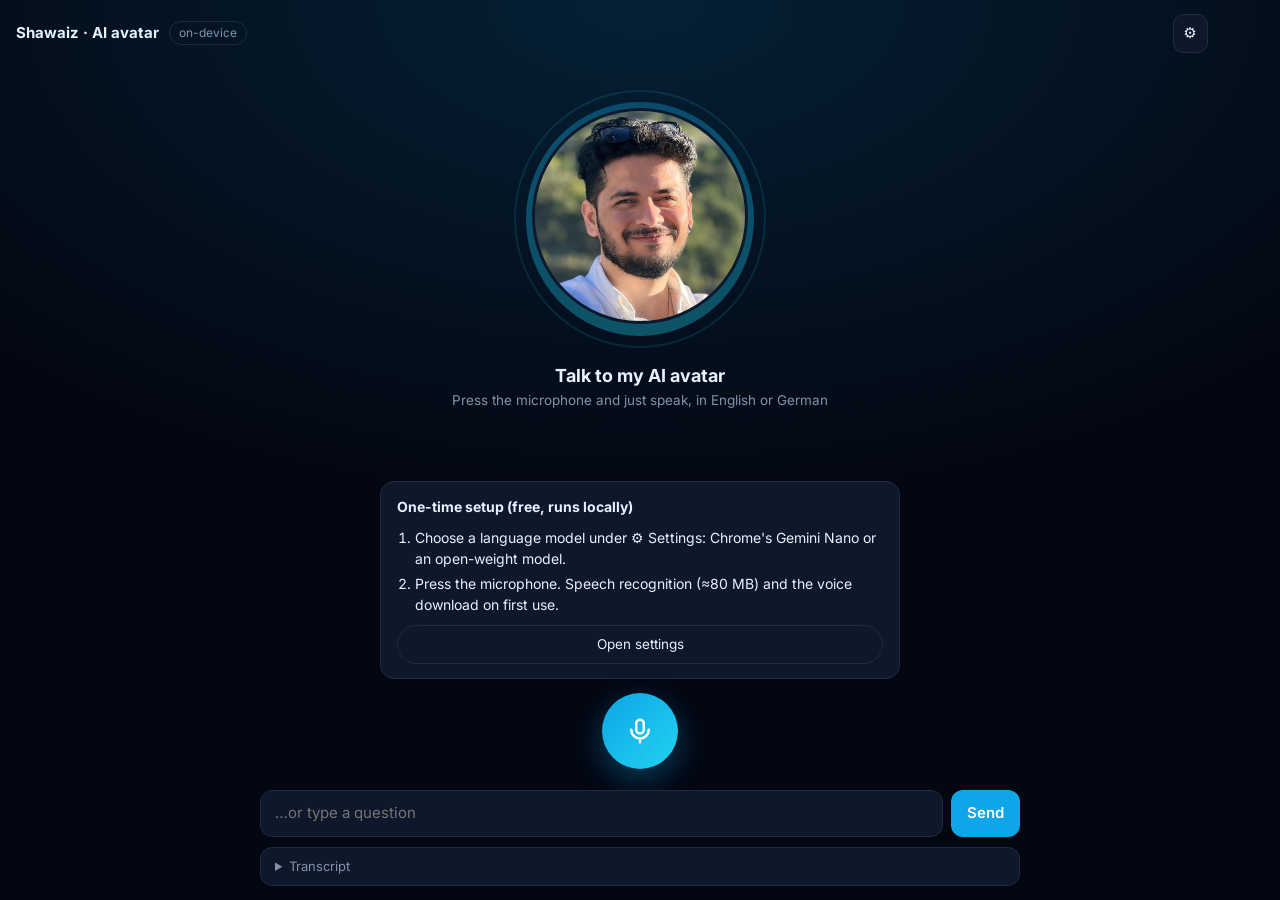
==== avatar/index.html @ 2f36c322 "Add Roadmap and Licnese Info" ====
<!DOCTYPE html>
<html lang="en">
<head>
<meta charset="utf-8">
<meta name="viewport" content="width=device-width, initial-scale=1, viewport-fit=cover">
<title>Talk to Shawaiz · On-device voice avatar</title>
<meta name="description" content="A realtime voice conversation with Shawaiz Shah's AI avatar. Speech recognition, language model and voice all run locally in your browser.">
<link rel="preconnect" href="https://fonts.googleapis.com">
<link rel="preconnect" href="https://fonts.gstatic.com" crossorigin>
<link href="https://fonts.googleapis.com/css2?family=Inter:wght@400;500;600;700&display=swap" rel="stylesheet">
<style>
:root{--bg:#030712;--panel:#0f172a;--panel-2:#111c31;--ink:#e5f2ff;--muted:#8193ab;--line:#1f2b42;--accent:#0ea5e9;--accent-2:#22d3ee;--rec:#f43f5e;--accent-ink:#fff;color-scheme:dark}
*{box-sizing:border-box}
[hidden]{display:none!important}
html,body{height:100%;overflow:hidden}
body{margin:0;background:radial-gradient(900px 500px at 50% 0%,rgba(14,165,233,.16),transparent),var(--bg);color:var(--ink);font:15px/1.5 Inter,system-ui,-apple-system,"Segoe UI",sans-serif;display:flex;flex-direction:column;
  padding:env(safe-area-inset-top,0px) max(16px,env(safe-area-inset-right,0px)) env(safe-area-inset-bottom,0px) max(16px,env(safe-area-inset-left,0px))}
button,input,select{font:inherit;color:inherit}
.top{display:flex;align-items:center;gap:10px;padding:14px 56px 6px 0;min-height:52px}
.top b{font-size:15px}
.top .pill{font-size:12px;border:1px solid var(--line);border-radius:999px;padding:2px 9px;color:var(--muted)}
.top .sp{flex:1}
.icon-btn{border:1px solid var(--line);background:var(--panel);border-radius:10px;padding:7px 10px;cursor:pointer}
.stage{flex:1;display:grid;place-items:center;align-content:center;gap:14px;padding:22px 0 12px;min-height:0;overflow-y:auto}
.avatar{--lvl:0;position:relative;width:min(46vw,220px,24vh);aspect-ratio:1;border-radius:50%;margin:18px}
.avatar img{width:100%;height:100%;object-fit:cover;border-radius:50%;position:relative;z-index:2;border:3px solid var(--panel)}
.avatar::before,.avatar::after{content:"";position:absolute;inset:-6px;border-radius:50%;z-index:1;transition:transform .08s linear,opacity .2s}
.avatar::before{background:conic-gradient(from 0deg,var(--accent),var(--accent-2),var(--accent));opacity:.35;transform:scale(calc(1 + var(--lvl) * .16))}
.avatar::after{inset:-18px;border:2px solid var(--accent-2);opacity:calc(.12 + var(--lvl) * .7);transform:scale(calc(1 + var(--lvl) * .22))}
.avatar[data-s=listening]::before{background:conic-gradient(var(--rec),#fb7185,var(--rec))}
.avatar[data-s=listening]::after{border-color:var(--rec)}
.avatar[data-s=thinking]::before{animation:spin 1.6s linear infinite;opacity:.6}
@keyframes spin{to{transform:rotate(360deg)}}
.avatar[data-s=idle]::after{animation:breathe 3.2s ease-in-out infinite}
@keyframes breathe{50%{transform:scale(1.06);opacity:.3}}
@media (prefers-reduced-motion:reduce){.avatar::before,.avatar::after{animation:none!important;transition:none}}
.status{text-align:center;min-height:48px}
.status b{display:block;font-size:18px}
.status span{color:var(--muted);font-size:13.5px}
.caption{max-width:640px;text-align:center;color:#cfe3f5;font-size:16px;min-height:2.6em;padding:0 8px}
.controls{display:flex;gap:12px;align-items:center;justify-content:center;flex-wrap:wrap}
.mic{width:76px;height:76px;border-radius:50%;border:0;cursor:pointer;background:linear-gradient(135deg,var(--accent),var(--accent-2));color:#fff;display:grid;place-items:center;box-shadow:0 10px 30px rgba(14,165,233,.35)}
.mic svg{width:30px;height:30px}
.mic.live{background:var(--rec);box-shadow:0 10px 30px rgba(244,63,94,.35)}
.ghost{border:1px solid var(--line);background:var(--panel);border-radius:999px;padding:8px 14px;cursor:pointer;font-size:13.5px}
.dock{max-width:760px;width:100%;margin:0 auto 14px;display:grid;gap:10px}
.typebar{display:flex;gap:8px}
.typebar input{flex:1;min-width:0;background:var(--panel);border:1px solid var(--line);border-radius:12px;padding:11px 14px}
.typebar button{border:0;border-radius:12px;padding:0 16px;background:var(--accent);color:#fff;font-weight:600;cursor:pointer}
details.log{background:var(--panel);border:1px solid var(--line);border-radius:12px}
details.log summary{cursor:pointer;padding:9px 14px;color:var(--muted);font-size:13px}
.turns{max-height:30vh;overflow-y:auto;padding:0 14px 12px;display:grid;gap:8px;font-size:14px}
.turn b{color:var(--accent-2);font-weight:600;margin-right:6px}
.turn.me b{color:#fda4af}
.drawer{position:fixed;top:0;right:0;bottom:0;width:min(420px,100%);background:var(--panel);border-left:1px solid var(--line);z-index:30;overflow-y:auto;
  padding:calc(env(safe-area-inset-top,0px) + 16px) max(16px,env(safe-area-inset-right,0px)) 20px 16px;display:grid;gap:14px;align-content:start}
.drawer h2{margin:0;font-size:16px}
.drawer label{display:grid;gap:4px;font-size:13px;color:var(--muted)}
.drawer select{background:var(--panel-2);border:1px solid var(--line);border-radius:8px;padding:8px}
.cb{display:flex!important;grid-template-columns:none;gap:8px;align-items:flex-start;color:var(--ink)!important;cursor:pointer}
.note{font-size:12.5px;color:var(--muted);margin:0}
.setup{max-width:520px;background:var(--panel);border:1px solid var(--line);border-radius:14px;padding:14px 16px;display:grid;gap:10px;font-size:14px}
.setup ol{margin:0;padding-left:18px;display:grid;gap:4px}
.bar{height:5px;border-radius:3px;background:var(--panel-2);overflow:hidden}
.bar i{display:block;height:100%;background:var(--accent);width:0;transition:width .2s}
.toast{position:fixed;left:50%;bottom:calc(env(safe-area-inset-bottom,0px) + 18px);transform:translateX(-50%);background:var(--ink);color:var(--bg);padding:9px 14px;border-radius:8px;font-size:13.5px;z-index:40;max-width:calc(100% - 32px)}
</style>
</head>
<body>
<div class="top">
  <b>Shawaiz · AI avatar</b><span class="pill">on-device</span><span class="sp"></span>
  <button class="icon-btn" id="openSettings" type="button" aria-label="Settings">⚙️</button>
</div>

<div class="stage">
  <div class="avatar" id="avatar" data-s="idle"><img src="../static/portrait.jpeg" alt="Shawaiz Shah"></div>
  <div class="status" id="status"><b>Talk to my AI avatar</b><span>Press the microphone and just speak, in English or German</span></div>
  <div class="caption" id="caption" aria-live="polite"></div>
  <div class="setup" id="setup" hidden></div>
  <div class="controls">
    <button class="mic" id="mic" type="button" aria-label="Start conversation" aria-pressed="false">
      <svg viewBox="0 0 24 24" fill="none" stroke="currentColor" stroke-width="2" stroke-linecap="round" stroke-linejoin="round"><rect x="9" y="3" width="6" height="11" rx="3"/><path d="M5 11a7 7 0 0 0 14 0M12 18v3"/></svg>
    </button>
    <button class="ghost" id="stopTalk" type="button" hidden>Stop speaking</button>
  </div>
</div>

<div class="dock">
  <form class="typebar" id="typebar" autocomplete="off"><input id="typed" placeholder="…or type a question" aria-label="Type a question"><button type="submit">Send</button></form>
  <details class="log"><summary>Transcript</summary><div class="turns" id="turns"></div></details>
</div>

<aside class="drawer" id="drawer" hidden aria-label="Settings">
  <div style="display:flex;justify-content:space-between;align-items:center"><h2>Settings</h2><button class="icon-btn" id="closeSettings" type="button">Close</button></div>
  <div id="ai"></div>
  <label>Language<select id="lang"><option value="auto">Auto-detect</option><option value="en">English</option><option value="de">Deutsch</option></select></label>
  <label>Voice<select id="voice"><option value="piper">Neural (Piper: Thorsten for German, Ryan for English)</option><option value="system">System voice</option></select></label>
  <label class="cb"><input type="checkbox" id="bargein" checked> <span>Let me interrupt the avatar by speaking<br><span class="note">Works best with headphones.</span></span></label>
  <p class="note">Speech recognition: Whisper Base (≈80 MB). Voice: Piper (≈60 MB per language). Everything downloads once, is cached by your browser, and runs locally. No audio or text leaves your device.</p>
  <p class="note">This avatar is an AI. It knows my public professional profile, can make mistakes, and doesn't speak about private matters.</p>
</aside>

<script src="../static/js/ondevice-llm.js"></script>
<script>
(() => {
"use strict";
const $ = id => document.getElementById(id);
const esc = s => String(s ?? "").replace(/[&<>"]/g, c => ({ "&": "&amp;", "<": "&lt;", ">": "&gt;", '"': "&quot;" }[c]));
const store = { get(k) { try { return localStorage.getItem(k); } catch { return null; } }, set(k, v) { try { localStorage.setItem(k, v); } catch {} } };
let toastT; function toast(m, ms = 5000) { document.querySelector(".toast")?.remove(); const t = document.createElement("div"); t.className = "toast"; t.textContent = m; document.body.append(t); clearTimeout(toastT); toastT = setTimeout(() => t.remove(), ms); }

// ---------- Persona: public professional profile only ----------
const PERSONA = `You are the AI voice avatar of Shawaiz Shah, speaking in first person as Shawaiz on his portfolio website shawaiz.de. You run entirely on the visitor's device.

ABOUT ME (public profile)
- AI expert and Senior Data Scientist based in Berlin, Germany. I guide teams through the whole product lifecycle, from R&D to scalable delivery.
- Focus areas: LLMs and agentic workflows, AI voice agents (PSTN and VoIP), video analysis, signal processing, forecasting and scalable data pipelines on Google Cloud.
- AI & Data Science at Holomedix AI SE, Berlin (since January 2025): leading the design and execution of the AI roadmap for wearable health telemetry and B2B voice AI solutions; data platforms on GCP (Pub/Sub, Dataflow, Composer, BigQuery, Vertex AI); voice stack with WebRTC, Telnyx and Twilio.
- Senior Data Scientist at Lovehoney Group, Berlin (2021–2024): conversational AI for product matching with about 65 percent hit rate (LlamaIndex, PGVector), dynamic pricing and forecasting pipelines on GCP.
- Data Scientist at WOW Tech Europe, Berlin (2021–2024): video and activity recognition (RepNet, EfficientDet) and vital-sign classification from wearables with SVMs and signal processing.
- Master's thesis (2020–2021): product image recognition with deep learning and explainable AI (Grad-CAM, LIME).
- Software Engineer at Artory GmbH, Berlin (2019–2020): software development, DevOps, a reverse image search prototype.
- Featured work: hybrid retrieval (embeddings plus BM25) with LLM-based evaluation; enterprise voice agents with STT to LLM to TTS and real-time interruption handling; real-time video analysis; vital signs from wearables (95 percent accuracy on holdout); dynamic pricing and forecasting.
- Side projects on the site, all running on-device: FSP Simulator Berlin (practice for the German medical language exam), Resume AI (tailors CVs and cover letters), Spardose Analytics (DeFi liquidity position analysis), PixelMorph (background removal and face-shape detection), and this voice avatar.
- Skills: Python, Java, SQL, PyTorch, TensorFlow, scikit-learn, GCP Vertex AI, BigQuery, Airflow, Docker, PGVector, LlamaIndex, WebRTC, Telnyx, Twilio.
- Languages: English (very good), German (B2), Urdu and Burushaski (native). Certified Scrum Product Owner and ScrumMaster.
- Contact: through the contact section or email on shawaiz.de.

HOW TO TALK
- This is a spoken, real-time conversation: answer in 1 to 3 short, natural sentences. No lists, no markdown, no emojis, no URLs read out character by character.
- Reply in the language the visitor uses (English or German).
- Be warm, confident and concrete. Use the facts above; never invent employers, numbers, clients or dates. If you don't know, say so and suggest getting in touch via the website.
- Only talk about my professional life: work, projects, skills, availability for collaboration in general terms. Do not discuss private life, family, relationships, health, religion, politics, salary, home address or phone number. If asked, politely say you'd rather keep it professional and steer back to my work.
- If asked whether you are real: you are an AI avatar of Shawaiz running locally in the browser, not Shawaiz himself.`;

// ---------- Settings ----------
const S = (() => { try { return JSON.parse(store.get("avatar-settings")) || {}; } catch { return {}; } })();
const siteLang = store.get("lang") === "en" ? "en" : store.get("lang") === "de" ? "de" : "auto";
S.lang = S.lang || "auto"; S.voice = S.voice || "piper"; if (S.bargein === undefined) S.bargein = true;
const saveS = () => store.set("avatar-settings", JSON.stringify(S));
$("lang").value = S.lang; $("voice").value = S.voice; $("bargein").checked = S.bargein;
$("lang").onchange = e => { S.lang = e.target.value; saveS(); };
$("voice").onchange = e => { S.voice = e.target.value; saveS(); };
$("bargein").onchange = e => { S.bargein = e.target.checked; saveS(); };
$("openSettings").onclick = () => $("drawer").hidden = false;
$("closeSettings").onclick = () => $("drawer").hidden = true;
document.addEventListener("keydown", e => { if (e.key === "Escape") $("drawer").hidden = true; });

// ---------- UI state ----------
const STATUS = {
  idle: ["Talk to my AI avatar", "Press the microphone and just speak, in English or German"],
  listening: ["Listening…", "Speak naturally; I'll answer when you pause"],
  transcribing: ["Understanding…", "Transcribing locally with Whisper"],
  thinking: ["Thinking…", "On-device language model"],
  speaking: ["Speaking…", "Just start talking to interrupt"],
  loading: ["Getting ready…", ""],
};
let phase = "idle";
function setPhase(p, sub) {
  phase = p; $("avatar").dataset.s = p;
  const [t, s] = STATUS[p] || STATUS.idle;
  $("status").innerHTML = `<b>${esc(t)}</b><span>${esc(sub ?? s)}</span>`;
  $("stopTalk").hidden = p !== "speaking" && p !== "thinking";
}
const setLevel = v => $("avatar").style.setProperty("--lvl", Math.max(0, Math.min(1, v)).toFixed(3));
function addTurn(who, text) {
  const d = document.createElement("div"); d.className = "turn" + (who === "me" ? " me" : "");
  d.innerHTML = `<b>${who === "me" ? "You" : "Avatar"}</b>${esc(text)}`; $("turns").append(d); $("turns").scrollTop = 1e9; return d;
}

// ---------- Language helpers ----------
const DE_WORDS = /\b(ich|und|nicht|was|wie|sie|du|ist|das|der|die|ein|eine|mit|für|auf|bei|haben|sind|wir|kannst|können|bitte|danke|hallo|über|arbeit)\b/gi;
const isGerman = t => /[äöüß]/i.test(t) || (t.match(DE_WORDS) || []).length >= 2;

// ---------- Speech recognition: Whisper (transformers.js) ----------
const TF_URL = "https://cdn.jsdelivr.net/npm/@huggingface/transformers@3.8.1/dist/transformers.min.js";
const WHISPER = "onnx-community/whisper-base";
let asrP = null;
async function gpuAdapter() { try { return !!(navigator.gpu && await navigator.gpu.requestAdapter()); } catch { return false; } }
function getASR() {
  if (asrP) return asrP;
  asrP = (async () => {
    const tf = await import(TF_URL); tf.env.allowLocalModels = false;
    const prog = {}; const cb = x => {
      if (x && x.status === "progress" && x.file) { prog[x.file] = [x.loaded || 0, x.total || 0]; let L = 0, T = 0; for (const v of Object.values(prog)) { L += v[0]; T += v[1]; }
        if (phase === "loading") setPhase("loading", "Speech recognition " + (T ? Math.round(L / T * 100) : 0) + " % (first time only)"); }
    };
    if (await gpuAdapter()) {
      try { return await tf.pipeline("automatic-speech-recognition", WHISPER, { device: "webgpu", dtype: { encoder_model: "fp32", decoder_model_merged: "q4" }, progress_callback: cb }); } catch {}
    }
    return await tf.pipeline("automatic-speech-recognition", WHISPER, { device: "wasm", dtype: "q8", progress_callback: cb });
  })();
  asrP.catch(() => { asrP = null; });
  return asrP;
}
const HALLU = /^(untertitel|copyright|vielen dank (fürs|für's|für das) zu(schauen|hören)|thanks? for watching|thank you\.?|\[?music\]?|\[?musik\]?|\.+|you)$/i;
async function transcribe(pcm16k) {
  const asr = await getASR();
  const lang = S.lang === "auto" ? null : S.lang === "de" ? "german" : "english";
  const out = await asr(pcm16k, lang ? { language: lang, task: "transcribe" } : { task: "transcribe" });
  const t = String(out && out.text || "").replace(/\[[^\]]*\]|\([^)]*\)/g, "").replace(/\s+/g, " ").trim();
  return HALLU.test(t) ? "" : t;
}

// ---------- Voice output: Piper (vits-web) with system fallback ----------
const PIPER_URL = "https://cdn.jsdelivr.net/npm/@diffusionstudio/vits-web@1.0.3/+esm";
const PIPER_VOICE = { de: "de_DE-thorsten-medium", en: "en_US-ryan-medium" };
let piper = null, piperFailed = false;
async function piperSynth(text, lang) {
  piper = piper || await import(PIPER_URL);
  const id = PIPER_VOICE[lang];
  let stored = []; try { stored = await piper.stored(); } catch {}
  if (!stored.includes(id)) await piper.download(id, p => { if (p && p.total && phase !== "listening") setPhase(phase === "speaking" ? "speaking" : "thinking", "Downloading voice " + Math.round(p.loaded * 100 / p.total) + " % (first time only)"); });
  return piper.predict({ text, voiceId: id });
}
let outCtx = null, outAnalyser = null;
function outputMeter() {
  if (outCtx) return;
  outCtx = new (window.AudioContext || window.webkitAudioContext)();
  outAnalyser = outCtx.createAnalyser(); outAnalyser.fftSize = 512; outAnalyser.connect(outCtx.destination);
}
let speakGen = 0, queue = [], playing = false, curAudio = null;
function speak(text, lang) {
  const gen = speakGen;
  const job = { text, lang, gen, blob: (S.voice === "piper" && !piperFailed) ? piperSynth(text, lang).catch(e => { piperFailed = true; toast("Neural voice unavailable, using the system voice."); return null; }) : Promise.resolve(null) };
  queue.push(job); if (!playing) playQueue();
}
async function playQueue() {
  playing = true;
  while (queue.length) {
    const job = queue.shift(); if (job.gen !== speakGen) continue;
    const blob = await job.blob; if (job.gen !== speakGen) continue;
    setPhase("speaking"); $("caption").textContent = job.text;
    if (blob) await playBlob(blob, job.gen); else await systemSay(job.text, job.lang, job.gen);
  }
  playing = false;
  if (phase === "speaking") afterSpeaking();
}
function playBlob(blob, gen) {
  return new Promise(res => {
    outputMeter(); if (outCtx.state === "suspended") outCtx.resume();
    const url = URL.createObjectURL(blob), a = new Audio(url); curAudio = a;
    const src = outCtx.createMediaElementSource(a); src.connect(outAnalyser);
    const buf = new Uint8Array(outAnalyser.fftSize); let raf = 0;
    const meter = () => { outAnalyser.getByteTimeDomainData(buf); let s = 0; for (const v of buf) { const x = (v - 128) / 128; s += x * x; } setLevel(Math.sqrt(s / buf.length) * 4); raf = requestAnimationFrame(meter); };
    const done = () => { cancelAnimationFrame(raf); setLevel(0); URL.revokeObjectURL(url); if (curAudio === a) curAudio = null; res(); };
    a.onended = done; a.onerror = done; a.play().then(meter, done);
    if (gen !== speakGen) { a.pause(); done(); }
  });
}
function systemSay(text, lang, gen) {
  return new Promise(res => {
    if (!window.speechSynthesis || gen !== speakGen) return res();
    const u = new SpeechSynthesisUtterance(text); u.lang = lang === "de" ? "de-DE" : "en-US";
    const v = speechSynthesis.getVoices().filter(x => x.lang.startsWith(lang === "de" ? "de" : "en"));
    u.voice = v.find(x => /natural|online|neural|google/i.test(x.name)) || v[0] || null;
    let t = 0; const pulse = () => { setLevel(.3 + .3 * Math.abs(Math.sin(Date.now() / 120))); t = requestAnimationFrame(pulse); };
    u.onstart = pulse; u.onend = u.onerror = () => { cancelAnimationFrame(t); setLevel(0); res(); };
    speechSynthesis.speak(u);
  });
}
function stopSpeaking() {
  speakGen++; queue = [];
  if (curAudio) { try { curAudio.pause(); } catch {} curAudio.onended && curAudio.onended(); }
  try { speechSynthesis.cancel(); } catch {}
  setLevel(0);
}

// ---------- Microphone + voice activity detection ----------
let mic = null; // {ctx, stream, proc, rate}
let live = false;
const VAD = { floor: 0.004, calib: [], speaking: false, voiced: 0, silentMs: 0, frames: [], pre: [], loud: 0 };
async function startMic() {
  const stream = await navigator.mediaDevices.getUserMedia({ audio: { channelCount: 1, echoCancellation: true, noiseSuppression: true, autoGainControl: true } });
  const ctx = new (window.AudioContext || window.webkitAudioContext)();
  const src = ctx.createMediaStreamSource(stream), proc = ctx.createScriptProcessor(1024, 1, 1);
  src.connect(proc); proc.connect(ctx.destination);
  proc.onaudioprocess = e => { onFrame(new Float32Array(e.inputBuffer.getChannelData(0)), ctx.sampleRate); e.outputBuffer.getChannelData(0).fill(0); };
  mic = { ctx, stream, proc, rate: ctx.sampleRate };
  VAD.calib = []; VAD.speaking = false; VAD.frames = []; VAD.pre = [];
}
function stopMic() {
  if (!mic) return;
  try { mic.proc.disconnect(); mic.stream.getTracks().forEach(t => t.stop()); mic.ctx.close(); } catch {}
  mic = null; setLevel(0);
}
function onFrame(f, rate) {
  let s = 0; for (let i = 0; i < f.length; i++) s += f[i] * f[i];
  const rms = Math.sqrt(s / f.length), ms = f.length / rate * 1000;
  if (VAD.calib.length < 20) { VAD.calib.push(rms); VAD.floor = Math.max(0.003, VAD.calib.reduce((a, b) => a + b, 0) / VAD.calib.length); return; }
  const thr = Math.max(0.012, VAD.floor * 3);
  if (phase === "listening") {
    setLevel(rms * 12);
    if (!VAD.speaking) {
      VAD.pre.push(f); if (VAD.pre.length > 15) VAD.pre.shift();
      VAD.voiced = rms > thr ? VAD.voiced + 1 : 0;
      if (rms < thr * 0.8) VAD.floor = VAD.floor * 0.98 + rms * 0.02;
      if (VAD.voiced >= 3) { VAD.speaking = true; VAD.frames = VAD.pre.slice(); VAD.pre = []; VAD.silentMs = 0; }
    } else {
      VAD.frames.push(f);
      VAD.silentMs = rms > thr * 0.7 ? 0 : VAD.silentMs + ms;
      const dur = VAD.frames.length * ms;
      if (VAD.silentMs > 750 || dur > 20000) { const frames = VAD.frames; VAD.speaking = false; VAD.frames = []; VAD.voiced = 0; endUtterance(frames, rate, dur); }
    }
  } else if ((phase === "speaking" || phase === "thinking") && S.bargein) {
    // barge-in: sustained loud input while the avatar talks
    VAD.loud = rms > Math.max(thr * 2.5, 0.035) ? VAD.loud + 1 : 0;
    VAD.pre.push(f); if (VAD.pre.length > 15) VAD.pre.shift();
    if (VAD.loud >= 8) { VAD.loud = 0; interrupt(true); }
  }
}
function resampleTo16k(frames, rate) {
  const n = frames.reduce((a, f) => a + f.length, 0), all = new Float32Array(n); let o = 0; for (const f of frames) { all.set(f, o); o += f.length; }
  if (rate === 16000) return all;
  const ratio = rate / 16000, out = new Float32Array(Math.floor(n / ratio));
  for (let i = 0; i < out.length; i++) { const x = i * ratio, i0 = Math.floor(x), t = x - i0; out[i] = all[i0] * (1 - t) + (all[i0 + 1] ?? all[i0]) * t; }
  return out;
}

// ---------- Conversation loop ----------
const history = [];
let llmCtl = null, turnId = 0;
async function endUtterance(frames, rate, durMs) {
  if (durMs < 350) return; // a click or cough
  const id = ++turnId;
  setPhase("transcribing"); setLevel(0);
  try {
    const text = await transcribe(resampleTo16k(frames, rate));
    if (id !== turnId) return;
    if (!text) { setPhase("listening", "Sorry, I didn't catch that. Try again"); return; }
    await respond(text, id);
  } catch (e) { toast("Speech recognition failed: " + (e.message || e)); if (live) setPhase("listening"); }
}
async function respond(text, id = ++turnId) {
  const llm = window.OnDeviceLLM;
  addTurn("me", text); $("caption").textContent = "“" + text + "”";
  if (!llm.ready) { needSetup(); return; }
  const lang = S.lang !== "auto" ? S.lang : isGerman(text) ? "de" : "en";
  setPhase("thinking");
  const turnEl = addTurn("bot", "…");
  let spoken = 0, full = "";
  // Speak complete sentences as soon as they stream in (low latency); tiny sentences are merged.
  const SENT = /^([\s\S]*?[.!?…]+["”»]?)\s+/;
  const flush = final => {
    for (;;) {
      const rest = full.slice(spoken);
      let end = 0, chunk = "", m;
      while (chunk.trim().length < 25 && (m = rest.slice(end).match(SENT))) { chunk = rest.slice(0, end) + m[1]; end += m[0].length; }
      if (!end || chunk.trim().length < 25) break;
      speak(chunk.trim(), lang); spoken += end;
    }
    if (final) { const tail = full.slice(spoken).trim(); if (tail) speak(tail, lang); spoken = full.length; }
  };
  llmCtl = new AbortController();
  try {
    await llm.ask({
      system: PERSONA, history: history.slice(-8), prompt: text, lang, maxTokens: 160, temperature: 0.6, signal: llmCtl.signal,
      onText: t => { if (id !== turnId) return; full = t.replace(/[*_#`]/g, ""); turnEl.innerHTML = "<b>Avatar</b>" + esc(full); flush(false); },
    });
    if (id !== turnId) return;
    flush(true);
    history.push({ role: "user", content: text }, { role: "assistant", content: full });
    if (!full.trim()) afterSpeaking();
  } catch (e) {
    if (e && e.name === "AbortError") return;
    toast(e.message || String(e)); afterSpeaking();
  } finally { llmCtl = null; }
}
function afterSpeaking() { if (live) setPhase("listening"); else setPhase("idle"); }
function interrupt(fromVoice) {
  turnId++; if (llmCtl) llmCtl.abort(); stopSpeaking();
  if (live) {
    setPhase("listening");
    if (fromVoice) { VAD.speaking = true; VAD.frames = VAD.pre.slice(); VAD.pre = []; VAD.silentMs = 0; }
  } else setPhase("idle");
}
$("stopTalk").onclick = () => interrupt(false);

// ---------- Start / stop ----------
async function startConversation() {
  const llm = window.OnDeviceLLM;
  if (!llm.ready) { needSetup(); return; }
  if (!navigator.mediaDevices || !navigator.mediaDevices.getUserMedia) { toast("No microphone access in this browser. You can type instead."); return; }
  setPhase("loading", "Preparing speech recognition…");
  try { await startMic(); }
  catch (e) { setPhase("idle"); toast(e.name === "NotAllowedError" ? "Microphone blocked. Allow it in the address bar and try again." : "Microphone error: " + (e.message || e.name)); return; }
  live = true; $("mic").classList.add("live"); $("mic").setAttribute("aria-pressed", "true"); $("mic").setAttribute("aria-label", "End conversation");
  try { await getASR(); } catch (e) { toast("Speech recognition failed to load: " + (e.message || e)); endConversation(); return; }
  if (!live) return;
  const lang = S.lang !== "auto" ? S.lang : siteLang === "de" ? "de" : "en";
  if (!history.length) {
    const hi = lang === "de" ? "Hallo! Ich bin der KI-Avatar von Shawaiz und laufe komplett in deinem Browser. Frag mich gern nach meiner Arbeit, KI-Sprachassistenten oder meinen Projekten." : "Hi! I'm Shawaiz's AI avatar, running entirely in your browser. Ask me about my work in AI, voice agents or my projects.";
    addTurn("bot", hi); history.push({ role: "assistant", content: hi }); speak(hi, lang); setPhase("speaking");
  } else setPhase("listening");
}
function endConversation() {
  live = false; interrupt(false); stopMic();
  $("mic").classList.remove("live"); $("mic").setAttribute("aria-pressed", "false"); $("mic").setAttribute("aria-label", "Start conversation");
  setPhase("idle");
}
$("mic").onclick = () => live ? endConversation() : startConversation();
$("typebar").onsubmit = e => { e.preventDefault(); const t = $("typed").value.trim(); if (!t) return; $("typed").value = ""; interrupt(false); respond(t); };
window.addEventListener("pagehide", endConversation);

// ---------- First-run setup ----------
function needSetup() {
  const st = window.OnDeviceLLM.state;
  const el = $("setup"); el.hidden = false;
  el.innerHTML = st.status === "unavailable"
    ? `<b>This browser can't run the on-device AI.</b><span class="note">Please use Chrome or Edge on a desktop or laptop (WebGPU or Chrome's built-in Gemini Nano).</span>`
    : `<b>One-time setup (free, runs locally)</b>
       <ol><li>Choose a language model under ⚙️ Settings: Chrome's Gemini Nano or an open-weight model.</li>
       <li>Press the microphone. Speech recognition (≈80 MB) and the voice download on first use.</li></ol>
       <button class="ghost" type="button" id="setupGo">Open settings</button>`;
  const b = $("setupGo"); if (b) b.onclick = () => $("drawer").hidden = false;
  setPhase("idle");
}
const llm = window.OnDeviceLLM;
llm.mount($("ai"), { title: "Language model" });
llm.subscribe(st => { if (st.status === "ready") $("setup").hidden = true; });
llm.init().then(() => { if (!llm.ready) needSetup(); });
setPhase("idle");
})();
</script>
</body>
</html>
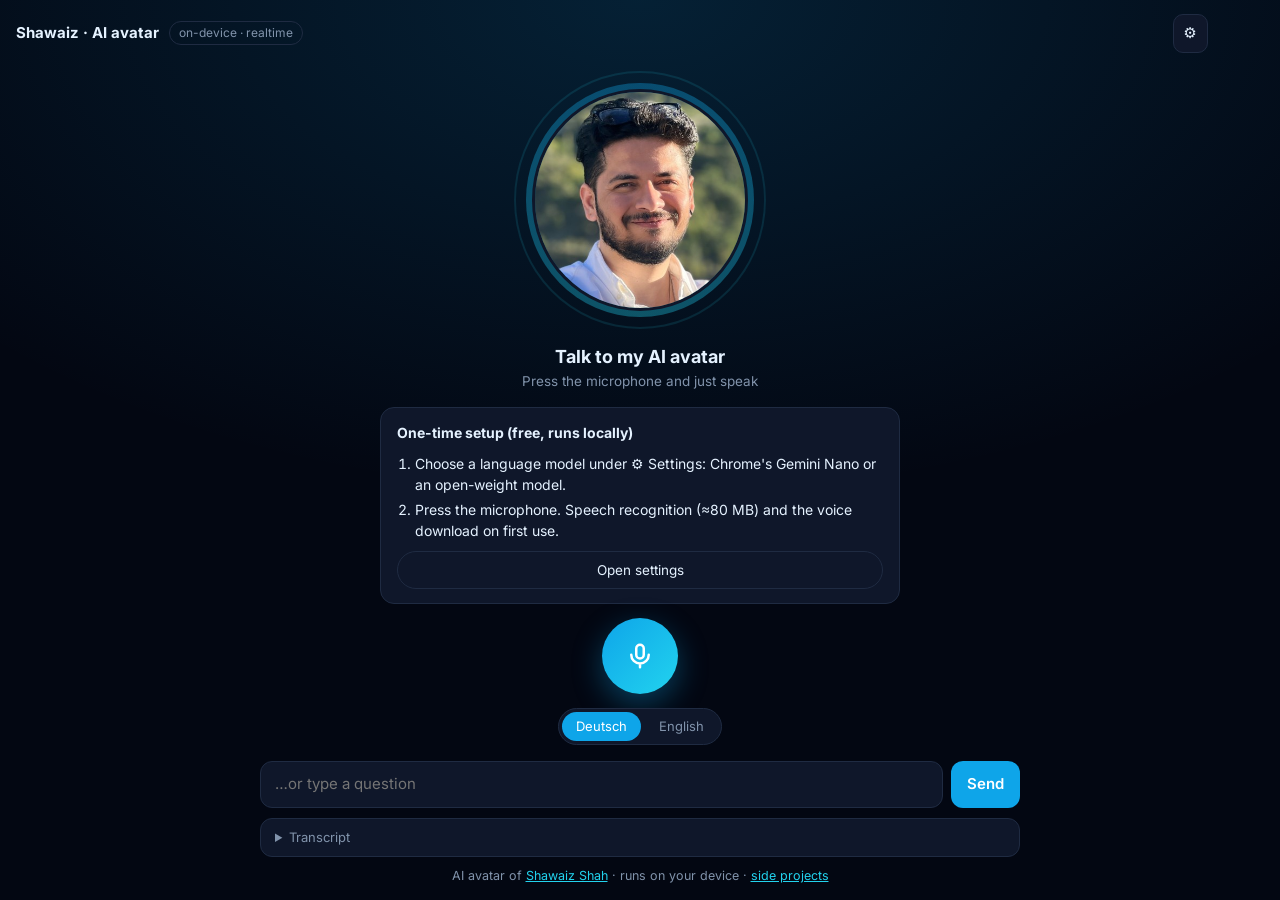
==== commit d8cee406: "Add Roadmap and Licnese Info" ====
--- a/avatar/index.html
+++ b/avatar/index.html
@@ -3,8 +3,26 @@
 <head>
 <meta charset="utf-8">
 <meta name="viewport" content="width=device-width, initial-scale=1, viewport-fit=cover">
-<title>Talk to Shawaiz · On-device voice avatar</title>
-<meta name="description" content="A realtime voice conversation with Shawaiz Shah's AI avatar. Speech recognition, language model and voice all run locally in your browser.">
+<meta name="description" content="A realtime voice conversation with Shawaiz Shah&#x27;s AI avatar. Whisper speech recognition, a local language model and Piper voices run entirely in your browser.">
+<!-- seo:start (managed: canonical + backlink to shawaiz.de) -->
+<title>Talk to Shawaiz – On-device realtime voice AI avatar | Shawaiz Shah</title>
+<link rel="canonical" href="https://shawaiz.de/avatar/">
+<meta name="author" content="Shawaiz Shah">
+<link rel="author" href="https://shawaiz.de/">
+<meta name="robots" content="index, follow, max-image-preview:large">
+<meta property="og:type" content="website">
+<meta property="og:site_name" content="Shawaiz Shah · shawaiz.de">
+<meta property="og:title" content="Talk to Shawaiz – On-device realtime voice AI avatar | Shawaiz Shah">
+<meta property="og:description" content="A realtime voice conversation with Shawaiz Shah&#x27;s AI avatar. Whisper speech recognition, a local language model and Piper voices run entirely in your browser.">
+<meta property="og:url" content="https://shawaiz.de/avatar/">
+<meta property="og:image" content="https://shawaiz.de/static/portrait.jpeg">
+<meta property="og:locale" content="en_US">
+<meta name="twitter:card" content="summary_large_image">
+<meta name="twitter:title" content="Talk to Shawaiz – On-device realtime voice AI avatar | Shawaiz Shah">
+<meta name="twitter:description" content="A realtime voice conversation with Shawaiz Shah&#x27;s AI avatar. Whisper speech recognition, a local language model and Piper voices run entirely in your browser.">
+<meta name="twitter:image" content="https://shawaiz.de/static/portrait.jpeg">
+<script type="application/ld+json">{"@context": "https://schema.org", "@type": "WebApplication", "name": "Talk to Shawaiz", "url": "https://shawaiz.de/avatar/", "description": "A realtime voice conversation with Shawaiz Shah's AI avatar. Whisper speech recognition, a local language model and Piper voices run entirely in your browser.", "applicationCategory": "CommunicationApplication", "operatingSystem": "Any (web browser)", "browserRequirements": "Chrome or Edge with WebGPU or built-in AI", "isAccessibleForFree": true, "offers": {"@type": "Offer", "price": "0", "priceCurrency": "EUR"}, "inLanguage": "en", "image": "https://shawaiz.de/static/portrait.jpeg", "author": {"@type": "Person", "name": "Shawaiz Shah", "url": "https://shawaiz.de/", "jobTitle": "AI Expert & Senior Data Scientist", "sameAs": ["https://github.com/shahshawaiz", "https://www.linkedin.com/in/shawaiz-shah-32b40537"]}, "creator": {"@type": "Person", "name": "Shawaiz Shah", "url": "https://shawaiz.de/", "jobTitle": "AI Expert & Senior Data Scientist", "sameAs": ["https://github.com/shahshawaiz", "https://www.linkedin.com/in/shawaiz-shah-32b40537"]}, "isPartOf": {"@type": "WebSite", "name": "Shawaiz Shah", "url": "https://shawaiz.de/"}}</script>
+<!-- seo:end -->
 <link rel="preconnect" href="https://fonts.googleapis.com">
 <link rel="preconnect" href="https://fonts.gstatic.com" crossorigin>
 <link href="https://fonts.googleapis.com/css2?family=Inter:wght@400;500;600;700&display=swap" rel="stylesheet">
@@ -21,7 +39,9 @@
 .top .pill{font-size:12px;border:1px solid var(--line);border-radius:999px;padding:2px 9px;color:var(--muted)}
 .top .sp{flex:1}
 .icon-btn{border:1px solid var(--line);background:var(--panel);border-radius:10px;padding:7px 10px;cursor:pointer}
-.stage{flex:1;display:grid;place-items:center;align-content:center;gap:14px;padding:22px 0 12px;min-height:0;overflow-y:auto}
+.stage{flex:1;display:flex;flex-direction:column;align-items:center;justify-content:safe center;gap:14px;padding:8px 0 12px;min-height:0;overflow-y:auto}
+.caption:empty{display:none}
+.stage>*{flex-shrink:0}
 .avatar{--lvl:0;position:relative;width:min(46vw,220px,24vh);aspect-ratio:1;border-radius:50%;margin:18px}
 .avatar img{width:100%;height:100%;object-fit:cover;border-radius:50%;position:relative;z-index:2;border:3px solid var(--panel)}
 .avatar::before,.avatar::after{content:"";position:absolute;inset:-6px;border-radius:50%;z-index:1;transition:transform .08s linear,opacity .2s}
@@ -37,11 +57,15 @@
 .status{text-align:center;min-height:48px}
 .status b{display:block;font-size:18px}
 .status span{color:var(--muted);font-size:13.5px}
+.caption.partial{color:var(--muted);font-style:italic}
 .caption{max-width:640px;text-align:center;color:#cfe3f5;font-size:16px;min-height:2.6em;padding:0 8px}
 .controls{display:flex;gap:12px;align-items:center;justify-content:center;flex-wrap:wrap}
 .mic{width:76px;height:76px;border-radius:50%;border:0;cursor:pointer;background:linear-gradient(135deg,var(--accent),var(--accent-2));color:#fff;display:grid;place-items:center;box-shadow:0 10px 30px rgba(14,165,233,.35)}
 .mic svg{width:30px;height:30px}
 .mic.live{background:var(--rec);box-shadow:0 10px 30px rgba(244,63,94,.35)}
+.langs{display:flex;gap:4px;background:var(--panel);border:1px solid var(--line);border-radius:999px;padding:3px}
+.langs button{border:0;background:none;border-radius:999px;padding:5px 14px;cursor:pointer;color:var(--muted);font-size:13px}
+.langs button[aria-pressed=true]{background:var(--accent);color:#fff}
 .ghost{border:1px solid var(--line);background:var(--panel);border-radius:999px;padding:8px 14px;cursor:pointer;font-size:13.5px}
 .dock{max-width:760px;width:100%;margin:0 auto 14px;display:grid;gap:10px}
 .typebar{display:flex;gap:8px}
@@ -59,6 +83,7 @@
 .drawer select{background:var(--panel-2);border:1px solid var(--line);border-radius:8px;padding:8px}
 .cb{display:flex!important;grid-template-columns:none;gap:8px;align-items:flex-start;color:var(--ink)!important;cursor:pointer}
 .note{font-size:12.5px;color:var(--muted);margin:0}
+.note a{color:var(--accent-2)}
 .setup{max-width:520px;background:var(--panel);border:1px solid var(--line);border-radius:14px;padding:14px 16px;display:grid;gap:10px;font-size:14px}
 .setup ol{margin:0;padding-left:18px;display:grid;gap:4px}
 .bar{height:5px;border-radius:3px;background:var(--panel-2);overflow:hidden}
@@ -68,13 +93,13 @@
 </head>
 <body>
 <div class="top">
-  <b>Shawaiz · AI avatar</b><span class="pill">on-device</span><span class="sp"></span>
+  <b>Shawaiz · AI avatar</b><span class="pill">on-device · realtime</span><span class="pill" id="lat" hidden title="Time from the end of your sentence to the first spoken word"></span><span class="sp"></span>
   <button class="icon-btn" id="openSettings" type="button" aria-label="Settings">⚙️</button>
 </div>
 
 <div class="stage">
   <div class="avatar" id="avatar" data-s="idle"><img src="../static/portrait.jpeg" alt="Shawaiz Shah"></div>
-  <div class="status" id="status"><b>Talk to my AI avatar</b><span>Press the microphone and just speak, in English or German</span></div>
+  <div class="status" id="status"><b>Talk to my AI avatar</b><span>Press the microphone and just speak</span></div>
   <div class="caption" id="caption" aria-live="polite"></div>
   <div class="setup" id="setup" hidden></div>
   <div class="controls">
@@ -83,18 +108,19 @@
     </button>
     <button class="ghost" id="stopTalk" type="button" hidden>Stop speaking</button>
   </div>
+  <div class="langs" role="group" aria-label="Conversation language"><button type="button" data-l="de">Deutsch</button><button type="button" data-l="en">English</button></div>
 </div>
 
 <div class="dock">
   <form class="typebar" id="typebar" autocomplete="off"><input id="typed" placeholder="…or type a question" aria-label="Type a question"><button type="submit">Send</button></form>
   <details class="log"><summary>Transcript</summary><div class="turns" id="turns"></div></details>
+  <p class="note" style="text-align:center">AI avatar of <a href="https://shawaiz.de/" rel="author" target="_top">Shawaiz Shah</a> · runs on your device · <a href="https://shawaiz.de/projects/" target="_top">side projects</a></p>
 </div>
 
 <aside class="drawer" id="drawer" hidden aria-label="Settings">
   <div style="display:flex;justify-content:space-between;align-items:center"><h2>Settings</h2><button class="icon-btn" id="closeSettings" type="button">Close</button></div>
   <div id="ai"></div>
-  <label>Language<select id="lang"><option value="auto">Auto-detect</option><option value="en">English</option><option value="de">Deutsch</option></select></label>
-  <label>Voice<select id="voice"><option value="piper">Neural (Piper: Thorsten for German, Ryan for English)</option><option value="system">System voice</option></select></label>
+    <label>Voice<select id="voice"><option value="piper">Neural (Piper: Thorsten for German, Ryan for English)</option><option value="system">System voice</option></select></label>
   <label class="cb"><input type="checkbox" id="bargein" checked> <span>Let me interrupt the avatar by speaking<br><span class="note">Works best with headphones.</span></span></label>
   <p class="note">Speech recognition: Whisper Base (≈80 MB). Voice: Piper (≈60 MB per language). Everything downloads once, is cached by your browser, and runs locally. No audio or text leaves your device.</p>
   <p class="note">This avatar is an AI. It knows my public professional profile, can make mistakes, and doesn't speak about private matters.</p>
@@ -136,10 +162,12 @@
 // ---------- Settings ----------
 const S = (() => { try { return JSON.parse(store.get("avatar-settings")) || {}; } catch { return {}; } })();
 const siteLang = store.get("lang") === "en" ? "en" : store.get("lang") === "de" ? "de" : "auto";
-S.lang = S.lang || "auto"; S.voice = S.voice || "piper"; if (S.bargein === undefined) S.bargein = true;
+if (S.lang !== "en" && S.lang !== "de") S.lang = siteLang === "en" ? "en" : "de"; S.voice = S.voice || "piper"; if (S.bargein === undefined) S.bargein = true;
 const saveS = () => store.set("avatar-settings", JSON.stringify(S));
-$("lang").value = S.lang; $("voice").value = S.voice; $("bargein").checked = S.bargein;
-$("lang").onchange = e => { S.lang = e.target.value; saveS(); };
+$("voice").value = S.voice;
+function paintLang() { document.querySelectorAll(".langs button").forEach(b => b.setAttribute("aria-pressed", String(b.dataset.l === S.lang))); }
+document.querySelector(".langs").onclick = e => { const b = e.target.closest("button[data-l]"); if (!b) return; S.lang = b.dataset.l; saveS(); paintLang(); if (live) warmVoice(); };
+paintLang(); $("bargein").checked = S.bargein;
 $("voice").onchange = e => { S.voice = e.target.value; saveS(); };
 $("bargein").onchange = e => { S.bargein = e.target.checked; saveS(); };
 $("openSettings").onclick = () => $("drawer").hidden = false;
@@ -148,7 +176,7 @@
 
 // ---------- UI state ----------
 const STATUS = {
-  idle: ["Talk to my AI avatar", "Press the microphone and just speak, in English or German"],
+  idle: ["Talk to my AI avatar", "Press the microphone and just speak"],
   listening: ["Listening…", "Speak naturally; I'll answer when you pause"],
   transcribing: ["Understanding…", "Transcribing locally with Whisper"],
   thinking: ["Thinking…", "On-device language model"],
@@ -175,7 +203,7 @@
 // ---------- Speech recognition: Whisper (transformers.js) ----------
 const TF_URL = "https://cdn.jsdelivr.net/npm/@huggingface/transformers@3.8.1/dist/transformers.min.js";
 const WHISPER = "onnx-community/whisper-base";
-let asrP = null;
+let asrP = null, asrDevice = "", asrLock = Promise.resolve();
 async function gpuAdapter() { try { return !!(navigator.gpu && await navigator.gpu.requestAdapter()); } catch { return false; } }
 function getASR() {
   if (asrP) return asrP;
@@ -186,8 +214,9 @@
         if (phase === "loading") setPhase("loading", "Speech recognition " + (T ? Math.round(L / T * 100) : 0) + " % (first time only)"); }
     };
     if (await gpuAdapter()) {
-      try { return await tf.pipeline("automatic-speech-recognition", WHISPER, { device: "webgpu", dtype: { encoder_model: "fp32", decoder_model_merged: "q4" }, progress_callback: cb }); } catch {}
+      try { const p = await tf.pipeline("automatic-speech-recognition", WHISPER, { device: "webgpu", dtype: { encoder_model: "fp32", decoder_model_merged: "q4" }, progress_callback: cb }); asrDevice = "webgpu"; return p; } catch {}
     }
+    asrDevice = "wasm";
     return await tf.pipeline("automatic-speech-recognition", WHISPER, { device: "wasm", dtype: "q8", progress_callback: cb });
   })();
   asrP.catch(() => { asrP = null; });
@@ -196,8 +225,10 @@
 const HALLU = /^(untertitel|copyright|vielen dank (fürs|für's|für das) zu(schauen|hören)|thanks? for watching|thank you\.?|\[?music\]?|\[?musik\]?|\.+|you)$/i;
 async function transcribe(pcm16k) {
   const asr = await getASR();
-  const lang = S.lang === "auto" ? null : S.lang === "de" ? "german" : "english";
-  const out = await asr(pcm16k, lang ? { language: lang, task: "transcribe" } : { task: "transcribe" });
+  const run = asrLock.then(() => asr(pcm16k, { language: S.lang === "de" ? "german" : "english", task: "transcribe" }));
+  asrLock = run.catch(() => {});
+  const out = await run;
+  // Whisper here doesn't auto-detect reliably (it falls back to English), so the language is explicit.
   const t = String(out && out.text || "").replace(/\[[^\]]*\]|\([^)]*\)/g, "").replace(/\s+/g, " ").trim();
   return HALLU.test(t) ? "" : t;
 }
@@ -206,13 +237,26 @@
 const PIPER_URL = "https://cdn.jsdelivr.net/npm/@diffusionstudio/vits-web@1.0.3/+esm";
 const PIPER_VOICE = { de: "de_DE-thorsten-medium", en: "en_US-ryan-medium" };
 let piper = null, piperFailed = false;
-async function piperSynth(text, lang) {
-  piper = piper || await import(PIPER_URL);
+const voiceReady = {};      // voiceId -> Promise (download once per session)
+let synthChain = Promise.resolve();
+function ensureVoice(lang) {
   const id = PIPER_VOICE[lang];
-  let stored = []; try { stored = await piper.stored(); } catch {}
-  if (!stored.includes(id)) await piper.download(id, p => { if (p && p.total && phase !== "listening") setPhase(phase === "speaking" ? "speaking" : "thinking", "Downloading voice " + Math.round(p.loaded * 100 / p.total) + " % (first time only)"); });
-  return piper.predict({ text, voiceId: id });
-}
+  if (!voiceReady[id]) voiceReady[id] = (async () => {
+    piper = piper || await import(PIPER_URL);
+    let stored = []; try { stored = await piper.stored(); } catch {}
+    if (!stored.includes(id)) await piper.download(id, p => { if (p && p.total && (phase === "thinking" || phase === "loading")) $("status").querySelector("span").textContent = "Downloading voice " + Math.round(p.loaded * 100 / p.total) + " % (first time only)"; });
+  })();
+  voiceReady[id].catch(() => { delete voiceReady[id]; });
+  return voiceReady[id];
+}
+// Synthesize one sentence at a time, in order, so the first sentence gets the whole CPU/GPU.
+function piperSynth(text, lang) {
+  const job = synthChain.then(async () => { await ensureVoice(lang); return piper.predict({ text, voiceId: PIPER_VOICE[lang] }); });
+  synthChain = job.catch(() => {});
+  return job;
+}
+// Load the voice model before the first answer so the first sentence starts quickly.
+function warmVoice() { if (S.voice === "piper" && !piperFailed) piperSynth(S.lang === "de" ? "Hallo." : "Hi.", S.lang).catch(() => {}); }
 let outCtx = null, outAnalyser = null;
 function outputMeter() {
   if (outCtx) return;
@@ -230,7 +274,8 @@
   while (queue.length) {
     const job = queue.shift(); if (job.gen !== speakGen) continue;
     const blob = await job.blob; if (job.gen !== speakGen) continue;
-    setPhase("speaking"); $("caption").textContent = job.text;
+    setPhase("speaking"); $("caption").classList.remove("partial"); $("caption").textContent = job.text;
+    if (tUtterEnd) { const l = $("lat"); l.hidden = false; l.textContent = "⚡ " + ((performance.now() - tUtterEnd) / 1000).toFixed(1) + " s"; tUtterEnd = 0; }
     if (blob) await playBlob(blob, job.gen); else await systemSay(job.text, job.lang, job.gen);
   }
   playing = false;
@@ -300,7 +345,8 @@
       VAD.frames.push(f);
       VAD.silentMs = rms > thr * 0.7 ? 0 : VAD.silentMs + ms;
       const dur = VAD.frames.length * ms;
-      if (VAD.silentMs > 750 || dur > 20000) { const frames = VAD.frames; VAD.speaking = false; VAD.frames = []; VAD.voiced = 0; endUtterance(frames, rate, dur); }
+      if (asrDevice === "webgpu" && !partialBusy && dur - lastPartialAt > 900) livePartial(VAD.frames.slice(), rate, dur);
+      if (VAD.silentMs > 600 || dur > 20000) { const frames = VAD.frames; VAD.speaking = false; VAD.frames = []; VAD.voiced = 0; endUtterance(frames, rate, dur); }
     }
   } else if ((phase === "speaking" || phase === "thinking") && S.bargein) {
     // barge-in: sustained loud input while the avatar talks
@@ -309,6 +355,15 @@
     if (VAD.loud >= 8) { VAD.loud = 0; interrupt(true); }
   }
 }
+// Show words while the visitor is still talking (only where Whisper runs on the GPU, so it stays fast).
+let partialBusy = false, lastPartialAt = 0, partialTurn = 0;
+async function livePartial(frames, rate, dur) {
+  partialBusy = true; lastPartialAt = dur; const t = partialTurn;
+  try {
+    const text = await transcribe(resampleTo16k(frames, rate));
+    if (t === partialTurn && phase === "listening" && VAD.speaking && text) { const c = $("caption"); c.classList.add("partial"); c.textContent = text + " …"; }
+  } catch {} finally { partialBusy = false; }
+}
 function resampleTo16k(frames, rate) {
   const n = frames.reduce((a, f) => a + f.length, 0), all = new Float32Array(n); let o = 0; for (const f of frames) { all.set(f, o); o += f.length; }
   if (rate === 16000) return all;
@@ -319,10 +374,11 @@
 
 // ---------- Conversation loop ----------
 const history = [];
-let llmCtl = null, turnId = 0;
+let llmCtl = null, turnId = 0, tUtterEnd = 0;
 async function endUtterance(frames, rate, durMs) {
+  partialTurn++; lastPartialAt = 0;
   if (durMs < 350) return; // a click or cough
-  const id = ++turnId;
+  const id = ++turnId; tUtterEnd = performance.now();
   setPhase("transcribing"); setLevel(0);
   try {
     const text = await transcribe(resampleTo16k(frames, rate));
@@ -331,11 +387,14 @@
     await respond(text, id);
   } catch (e) { toast("Speech recognition failed: " + (e.message || e)); if (live) setPhase("listening"); }
 }
-async function respond(text, id = ++turnId) {
+async function respond(text, id = ++turnId, typed = false) {
   const llm = window.OnDeviceLLM;
-  addTurn("me", text); $("caption").textContent = "“" + text + "”";
+  addTurn("me", text); $("caption").classList.remove("partial"); $("caption").textContent = "“" + text + "”";
+  if (!tUtterEnd) tUtterEnd = performance.now();
   if (!llm.ready) { needSetup(); return; }
-  const lang = S.lang !== "auto" ? S.lang : isGerman(text) ? "de" : "en";
+  // typed text may switch the language; spoken text follows the selected language
+  let lang = S.lang;
+  if (typed && isGerman(text) !== (S.lang === "de")) { lang = S.lang = isGerman(text) ? "de" : "en"; saveS(); paintLang(); }
   setPhase("thinking");
   const turnEl = addTurn("bot", "…");
   let spoken = 0, full = "";
@@ -346,7 +405,8 @@
       const rest = full.slice(spoken);
       let end = 0, chunk = "", m;
       while (chunk.trim().length < 25 && (m = rest.slice(end).match(SENT))) { chunk = rest.slice(0, end) + m[1]; end += m[0].length; }
-      if (!end || chunk.trim().length < 25) break;
+      if (!end && spoken === 0 && rest.length > 60) { const c = rest.slice(20, 90).search(/[,;:–—]\s/); if (c >= 0) { end = 20 + c + 2; chunk = rest.slice(0, end); } }
+      if (!end || chunk.trim().length < 20) break;
       speak(chunk.trim(), lang); spoken += end;
     }
     if (final) { const tail = full.slice(spoken).trim(); if (tail) speak(tail, lang); spoken = full.length; }
@@ -387,7 +447,8 @@
   live = true; $("mic").classList.add("live"); $("mic").setAttribute("aria-pressed", "true"); $("mic").setAttribute("aria-label", "End conversation");
   try { await getASR(); } catch (e) { toast("Speech recognition failed to load: " + (e.message || e)); endConversation(); return; }
   if (!live) return;
-  const lang = S.lang !== "auto" ? S.lang : siteLang === "de" ? "de" : "en";
+  const lang = S.lang;
+  warmVoice();
   if (!history.length) {
     const hi = lang === "de" ? "Hallo! Ich bin der KI-Avatar von Shawaiz und laufe komplett in deinem Browser. Frag mich gern nach meiner Arbeit, KI-Sprachassistenten oder meinen Projekten." : "Hi! I'm Shawaiz's AI avatar, running entirely in your browser. Ask me about my work in AI, voice agents or my projects.";
     addTurn("bot", hi); history.push({ role: "assistant", content: hi }); speak(hi, lang); setPhase("speaking");
@@ -399,7 +460,7 @@
   setPhase("idle");
 }
 $("mic").onclick = () => live ? endConversation() : startConversation();
-$("typebar").onsubmit = e => { e.preventDefault(); const t = $("typed").value.trim(); if (!t) return; $("typed").value = ""; interrupt(false); respond(t); };
+$("typebar").onsubmit = e => { e.preventDefault(); const t = $("typed").value.trim(); if (!t) return; $("typed").value = ""; tUtterEnd = performance.now(); interrupt(false); respond(t, ++turnId, true); };
 window.addEventListener("pagehide", endConversation);
 
 // ---------- First-run setup ----------
